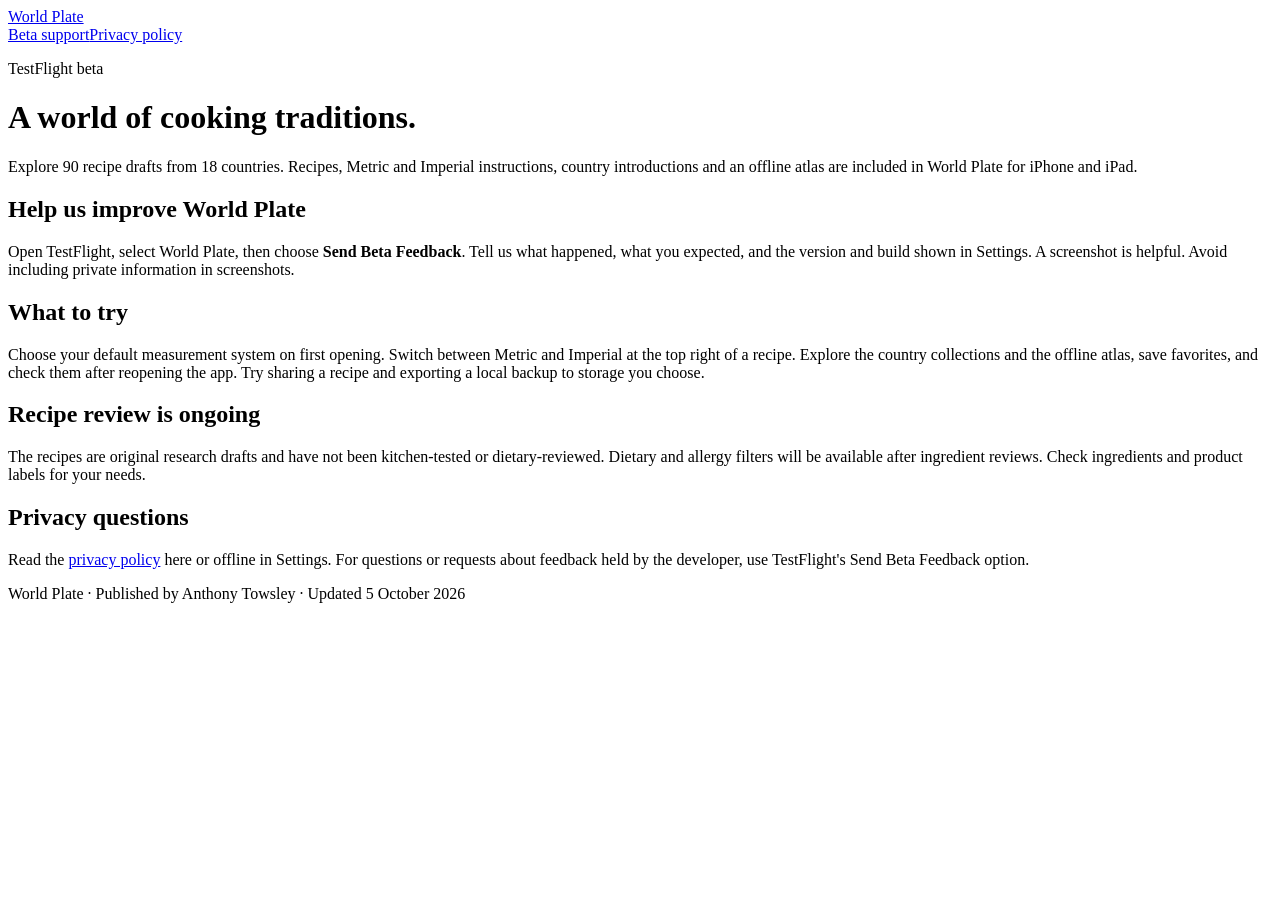
==== index.html @ 7cbe50b6 "Publish World Plate index.html" ====
<!doctype html>
<html lang="en"><head><meta charset="utf-8"><meta name="viewport" content="width=device-width, initial-scale=1">
<meta name="description" content="World Plate beta support and privacy information.">
<title>Beta support · World Plate</title><link rel="stylesheet" href="style.css"></head>
<body><header><a class="brand" href="./">World Plate</a><nav aria-label="Main navigation"><a href="./">Beta support</a><a href="privacy.html">Privacy policy</a></nav></header>
<main><p class="eyebrow">TestFlight beta</p><h1>A world of cooking traditions.</h1>
<p class="intro">Explore 90 recipe drafts from 18 countries. Recipes, Metric and Imperial instructions, country introductions and an offline atlas are included in World Plate for iPhone and iPad.</p>
<section><h2>Help us improve World Plate</h2><p>Open TestFlight, select World Plate, then choose <strong>Send Beta Feedback</strong>. Tell us what happened, what you expected, and the version and build shown in Settings. A screenshot is helpful. Avoid including private information in screenshots.</p></section>
<section><h2>What to try</h2><p>Choose your default measurement system on first opening. Switch between Metric and Imperial at the top right of a recipe. Explore the country collections and the offline atlas, save favorites, and check them after reopening the app. Try sharing a recipe and exporting a local backup to storage you choose.</p></section>
<section><h2>Recipe review is ongoing</h2><p>The recipes are original research drafts and have not been kitchen-tested or dietary-reviewed. Dietary and allergy filters will be available after ingredient reviews. Check ingredients and product labels for your needs.</p></section>
<section><h2>Privacy questions</h2><p>Read the <a href="privacy.html">privacy policy</a> here or offline in Settings. For questions or requests about feedback held by the developer, use TestFlight's Send Beta Feedback option.</p></section></main><footer>World Plate · Published by Anthony Towsley · Updated 5 October 2026</footer></body></html>
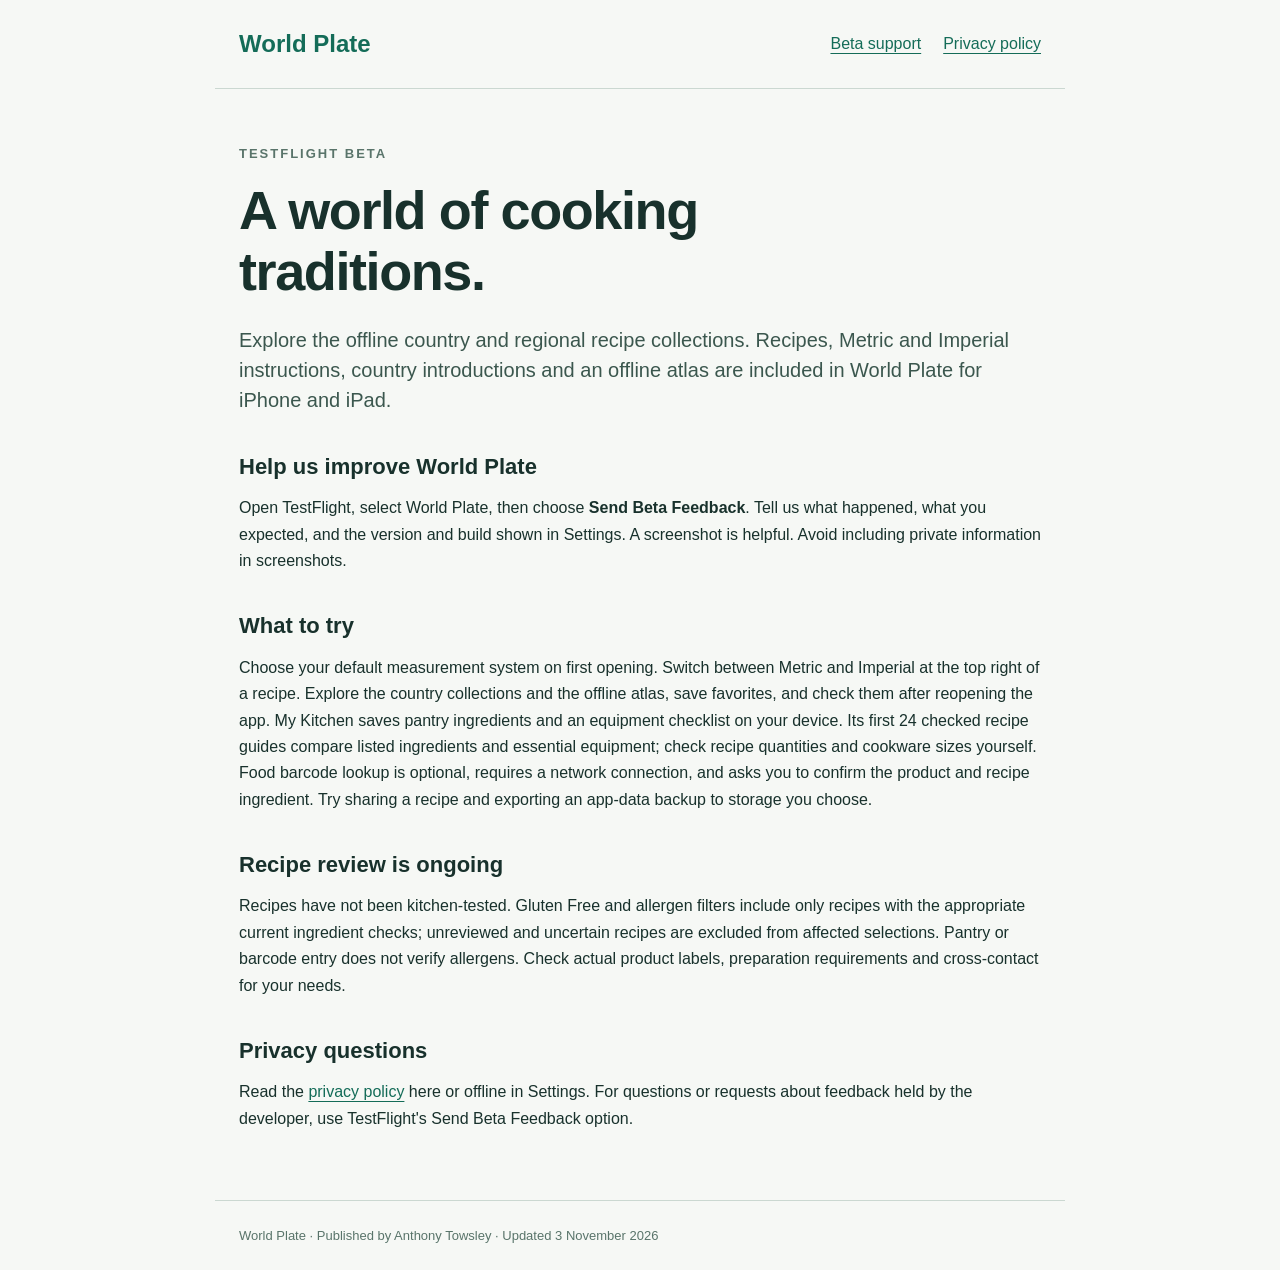
==== commit 73851dc7: "Update beta support for offline My Kitchen matching and barcode entry" ====
--- a/index.html
+++ b/index.html
@@ -4,8 +4,8 @@
 <title>Beta support · World Plate</title><link rel="stylesheet" href="style.css"></head>
 <body><header><a class="brand" href="./">World Plate</a><nav aria-label="Main navigation"><a href="./">Beta support</a><a href="privacy.html">Privacy policy</a></nav></header>
 <main><p class="eyebrow">TestFlight beta</p><h1>A world of cooking traditions.</h1>
-<p class="intro">Explore 90 recipe drafts from 18 countries. Recipes, Metric and Imperial instructions, country introductions and an offline atlas are included in World Plate for iPhone and iPad.</p>
+<p class="intro">Explore the offline country and regional recipe collections. Recipes, Metric and Imperial instructions, country introductions and an offline atlas are included in World Plate for iPhone and iPad.</p>
 <section><h2>Help us improve World Plate</h2><p>Open TestFlight, select World Plate, then choose <strong>Send Beta Feedback</strong>. Tell us what happened, what you expected, and the version and build shown in Settings. A screenshot is helpful. Avoid including private information in screenshots.</p></section>
-<section><h2>What to try</h2><p>Choose your default measurement system on first opening. Switch between Metric and Imperial at the top right of a recipe. Explore the country collections and the offline atlas, save favorites, and check them after reopening the app. Try sharing a recipe and exporting a local backup to storage you choose.</p></section>
-<section><h2>Recipe review is ongoing</h2><p>The recipes are original research drafts and have not been kitchen-tested or dietary-reviewed. Dietary and allergy filters will be available after ingredient reviews. Check ingredients and product labels for your needs.</p></section>
-<section><h2>Privacy questions</h2><p>Read the <a href="privacy.html">privacy policy</a> here or offline in Settings. For questions or requests about feedback held by the developer, use TestFlight's Send Beta Feedback option.</p></section></main><footer>World Plate · Published by Anthony Towsley · Updated 5 October 2026</footer></body></html>+<section><h2>What to try</h2><p>Choose your default measurement system on first opening. Switch between Metric and Imperial at the top right of a recipe. Explore the country collections and the offline atlas, save favorites, and check them after reopening the app. My Kitchen saves pantry ingredients and an equipment checklist on your device. Its first 24 checked recipe guides compare listed ingredients and essential equipment; check recipe quantities and cookware sizes yourself. Food barcode lookup is optional, requires a network connection, and asks you to confirm the product and recipe ingredient. Try sharing a recipe and exporting an app-data backup to storage you choose.</p></section>
+<section><h2>Recipe review is ongoing</h2><p>Recipes have not been kitchen-tested. Gluten Free and allergen filters include only recipes with the appropriate current ingredient checks; unreviewed and uncertain recipes are excluded from affected selections. Pantry or barcode entry does not verify allergens. Check actual product labels, preparation requirements and cross-contact for your needs.</p></section>
+<section><h2>Privacy questions</h2><p>Read the <a href="privacy.html">privacy policy</a> here or offline in Settings. For questions or requests about feedback held by the developer, use TestFlight's Send Beta Feedback option.</p></section></main><footer>World Plate · Published by Anthony Towsley · Updated 3 November 2026</footer></body></html>
--- a/style.css
+++ b/style.css
@@ -0,0 +1 @@
+*{box-sizing:border-box}html{color-scheme:light dark}body{margin:0;font-family:-apple-system,BlinkMacSystemFont,"Segoe UI",sans-serif;line-height:1.65;background:#f6f8f5;color:#18312c}header,main,footer{max-width:850px;margin:auto;padding:24px}header{display:flex;justify-content:space-between;gap:24px;flex-wrap:wrap;border-bottom:1px solid #cbd8d1}.brand{font-size:24px;font-weight:750;text-decoration:none}nav{display:flex;gap:22px;align-items:center}a{color:#146c58;text-underline-offset:4px}a:focus-visible{outline:3px solid #ad641f;outline-offset:5px}main{padding-top:54px;padding-bottom:52px}h1{font-size:clamp(34px,7vw,54px);line-height:1.12;letter-spacing:-1.4px;max-width:650px;margin:12px 0 24px}h2{font-size:22px;margin:0 0 10px}.eyebrow{text-transform:uppercase;letter-spacing:2px;font-size:13px;font-weight:700;color:#59746a}.intro{font-size:20px;line-height:1.5;color:#3b574e}section{margin-top:34px}p{margin:0 0 16px}footer{border-top:1px solid #cbd8d1;font-size:13px;color:#59746a}@media(prefers-color-scheme:dark){body{background:#15251f;color:#edf4ee}a{color:#9bddbe}.intro,.eyebrow,footer{color:#bccfc2}header,footer{border-color:#3c5347}}
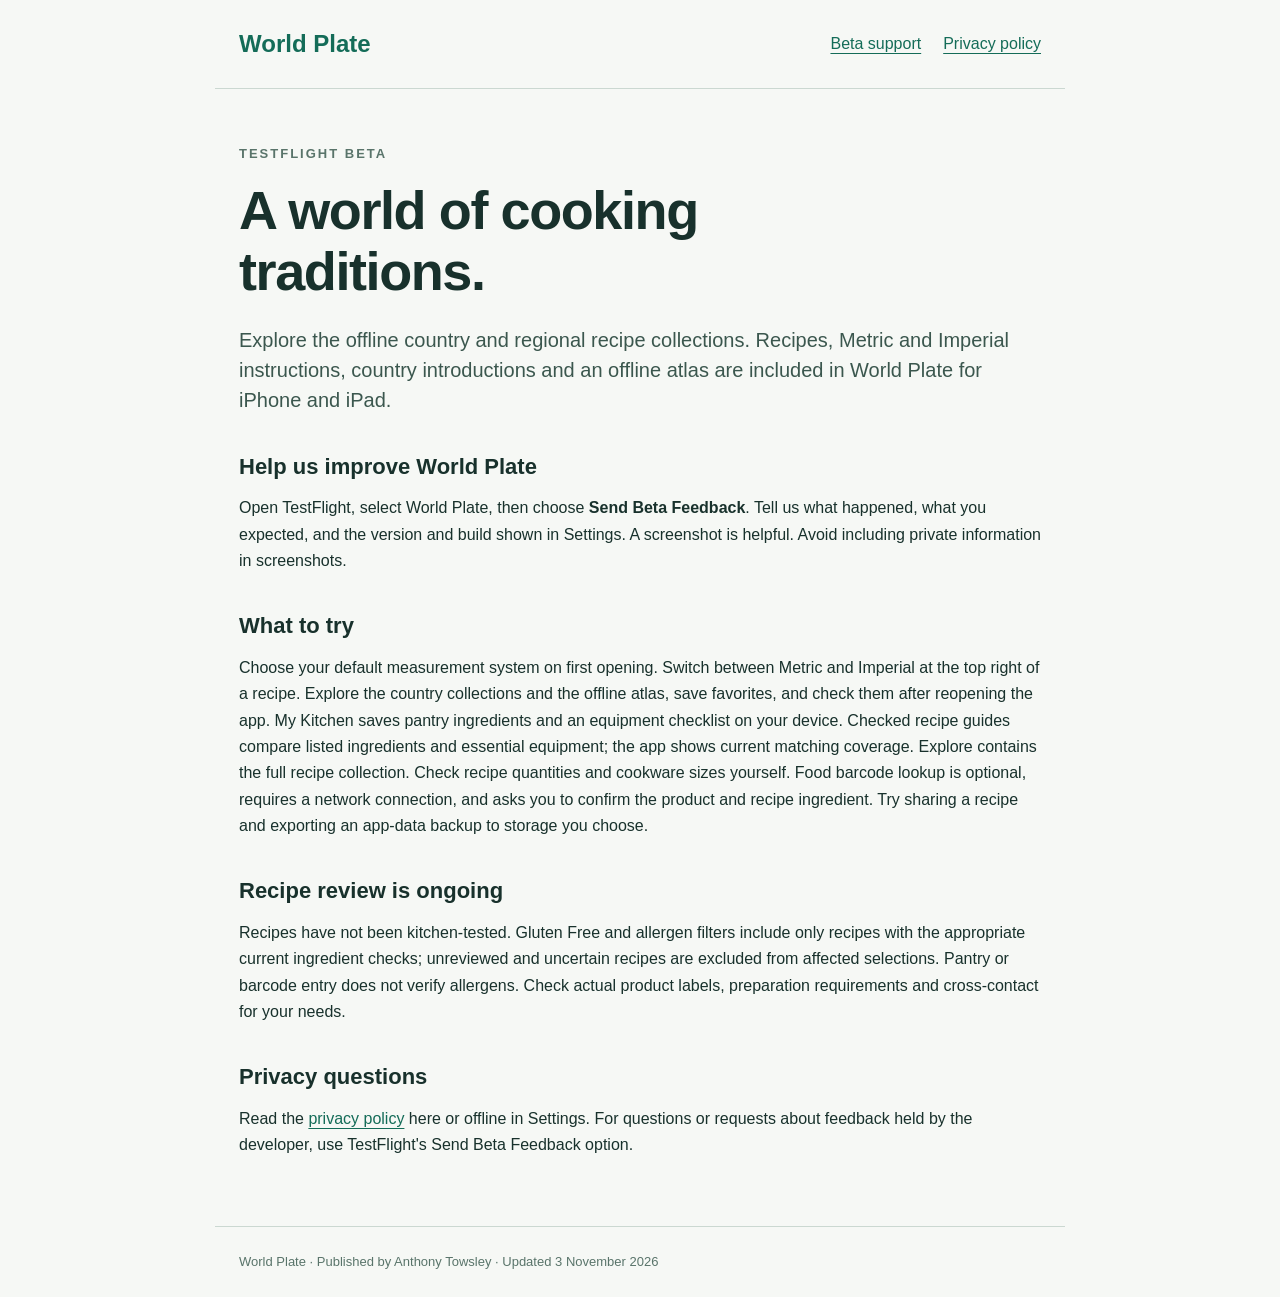
==== commit 92c2f13a: "Keep beta support matching coverage aligned with current app versions" ====
--- a/index.html
+++ b/index.html
@@ -6,6 +6,6 @@
 <main><p class="eyebrow">TestFlight beta</p><h1>A world of cooking traditions.</h1>
 <p class="intro">Explore the offline country and regional recipe collections. Recipes, Metric and Imperial instructions, country introductions and an offline atlas are included in World Plate for iPhone and iPad.</p>
 <section><h2>Help us improve World Plate</h2><p>Open TestFlight, select World Plate, then choose <strong>Send Beta Feedback</strong>. Tell us what happened, what you expected, and the version and build shown in Settings. A screenshot is helpful. Avoid including private information in screenshots.</p></section>
-<section><h2>What to try</h2><p>Choose your default measurement system on first opening. Switch between Metric and Imperial at the top right of a recipe. Explore the country collections and the offline atlas, save favorites, and check them after reopening the app. My Kitchen saves pantry ingredients and an equipment checklist on your device. Its first 24 checked recipe guides compare listed ingredients and essential equipment; check recipe quantities and cookware sizes yourself. Food barcode lookup is optional, requires a network connection, and asks you to confirm the product and recipe ingredient. Try sharing a recipe and exporting an app-data backup to storage you choose.</p></section>
+<section><h2>What to try</h2><p>Choose your default measurement system on first opening. Switch between Metric and Imperial at the top right of a recipe. Explore the country collections and the offline atlas, save favorites, and check them after reopening the app. My Kitchen saves pantry ingredients and an equipment checklist on your device. Checked recipe guides compare listed ingredients and essential equipment; the app shows current matching coverage. Explore contains the full recipe collection. Check recipe quantities and cookware sizes yourself. Food barcode lookup is optional, requires a network connection, and asks you to confirm the product and recipe ingredient. Try sharing a recipe and exporting an app-data backup to storage you choose.</p></section>
 <section><h2>Recipe review is ongoing</h2><p>Recipes have not been kitchen-tested. Gluten Free and allergen filters include only recipes with the appropriate current ingredient checks; unreviewed and uncertain recipes are excluded from affected selections. Pantry or barcode entry does not verify allergens. Check actual product labels, preparation requirements and cross-contact for your needs.</p></section>
 <section><h2>Privacy questions</h2><p>Read the <a href="privacy.html">privacy policy</a> here or offline in Settings. For questions or requests about feedback held by the developer, use TestFlight's Send Beta Feedback option.</p></section></main><footer>World Plate · Published by Anthony Towsley · Updated 3 November 2026</footer></body></html>
